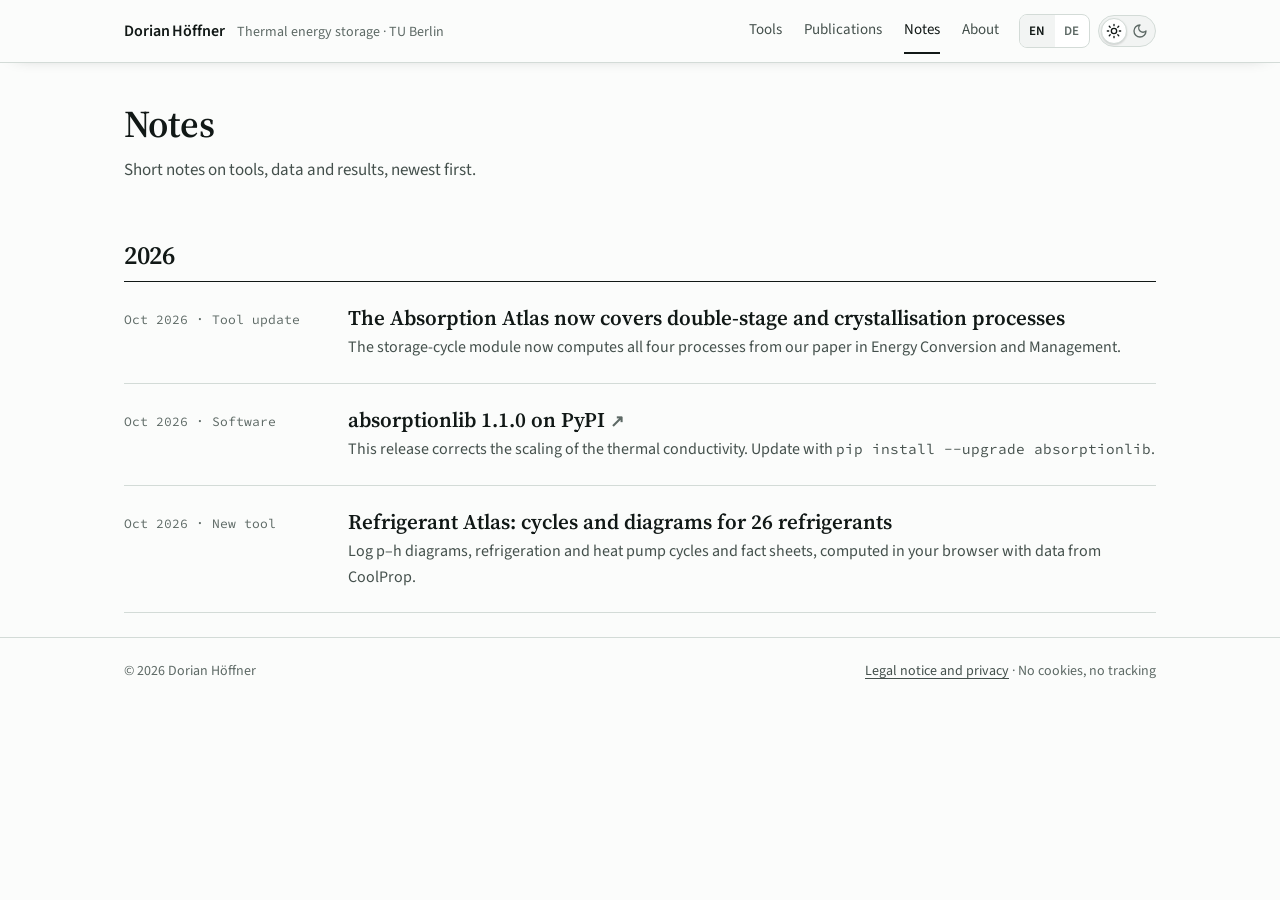
==== notes/index.html @ e2035658 "Light mode by default, theme switch, header photo hides on scroll" ====
<!doctype html>
<html lang="en" data-lang="en" data-title-en="Notes · Dorian Höffner" data-title-de="Notizen · Dorian Höffner">
<head>
<meta charset="utf-8">
<meta name="viewport" content="width=device-width, initial-scale=1, viewport-fit=cover">
<title>Notes · Dorian Höffner</title>
<meta name="description" content="Short notes on tools, data and results from research on thermal energy storage at TU Berlin.">
<meta name="author" content="Dorian Höffner">
<link rel="canonical" href="https://dorianhoeffner.com/notes/">
<meta property="og:type" content="website">
<meta property="og:title" content="Notes · Dorian Höffner">
<meta property="og:url" content="https://dorianhoeffner.com/notes/">
<meta property="og:image" content="https://dorianhoeffner.com/og.png">
<meta name="theme-color" content="#fbfcfb">
<link rel="icon" href="../favicon.svg" type="image/svg+xml">
<link rel="stylesheet" href="../fonts.css">
<link rel="stylesheet" href="../site.css">
<script>
(function () {
  var d = document.documentElement, lang = 'en', theme = null;
  try { lang = localStorage.getItem('dh-lang') || ''; theme = localStorage.getItem('dh-theme'); } catch (e) {}
  if (lang !== 'de' && lang !== 'en') lang = /^de\b/i.test(navigator.language || '') ? 'de' : 'en';
  d.setAttribute('data-lang', lang); d.lang = lang;
  if (theme === 'light' || theme === 'dark') d.setAttribute('data-theme', theme);
})();
</script>
<script src="../site.js" defer></script>
</head>
<body>
<a class="skip" href="#main"><span data-l="en">Skip to content</span><span data-l="de">Zum Inhalt</span></a>

<header class="site-header is-compact" data-compact>
  <div class="wrap">
    <a class="ident" href="../">
      <span class="avatar" aria-hidden="true"></span>
      <span class="ident-text">
        <span class="ident-name">Dorian Höffner</span>
        <span class="ident-sub"><span data-l="en">Thermal energy storage</span><span data-l="de">Thermische Energiespeicher</span>&nbsp;· TU Berlin</span>
      </span>
    </a>
    <nav class="nav" id="nav" aria-label="Main">
      <a href="../#tools"><span data-l="en">Tools</span><span data-l="de">Werkzeuge</span></a>
      <a href="../publications/"><span data-l="en">Publications</span><span data-l="de">Publikationen</span></a>
      <a href="./" aria-current="page"><span data-l="en">Notes</span><span data-l="de">Notizen</span></a>
      <a href="../#about"><span data-l="en">About</span><span data-l="de">Über mich</span></a>
      <div class="nav-controls">
        <div class="seg" role="group" aria-label="Language / Sprache">
          <button type="button" data-set-lang="en" aria-pressed="true">EN</button>
          <button type="button" data-set-lang="de" aria-pressed="false">DE</button>
        </div>
      </div>
    </nav>
    <div class="controls">
      <div class="seg" role="group" aria-label="Language / Sprache">
        <button type="button" data-set-lang="en" aria-pressed="true">EN</button>
        <button type="button" data-set-lang="de" aria-pressed="false">DE</button>
      </div>
      <button type="button" class="theme-switch" role="switch" aria-checked="false" aria-label="Dark mode / Dunkelmodus" title="Dark mode / Dunkelmodus">
        <svg class="ts-sun" viewBox="0 0 24 24" fill="none" stroke="currentColor" stroke-width="2" stroke-linecap="round" aria-hidden="true"><circle cx="12" cy="12" r="4"/><path d="M12 2v2M12 20v2M4.9 4.9l1.4 1.4M17.7 17.7l1.4 1.4M2 12h2M20 12h2M4.9 19.1l1.4-1.4M17.7 6.3l1.4-1.4"/></svg>
        <svg class="ts-moon" viewBox="0 0 24 24" fill="none" stroke="currentColor" stroke-width="2" stroke-linecap="round" stroke-linejoin="round" aria-hidden="true"><path d="M12 3a6 6 0 0 0 9 9 9 9 0 1 1-9-9z"/></svg>
        <span class="ts-thumb" aria-hidden="true"></span>
      </button>
      <button type="button" class="iconbtn menu-btn" id="menuBtn" aria-label="Menu" aria-expanded="false" aria-controls="nav">
        <svg viewBox="0 0 24 24" fill="none" stroke="currentColor" stroke-width="1.8" stroke-linecap="round" aria-hidden="true"><path d="M4 7h16M4 12h16M4 17h16"/></svg>
      </button>
    </div>
  </div>
</header>

<main id="main">
  <div class="wrap page-head">
    <h1><span data-l="en">Notes</span><span data-l="de">Notizen</span></h1>
    <p data-l="en">Short notes on tools, data and results, newest first.</p>
    <p data-l="de">Kurze Notizen zu Werkzeugen, Daten und Ergebnissen, die neuesten zuerst.</p>
  </div>

  <section class="block" aria-labelledby="h-2026">
    <div class="wrap">
      <div class="sec-head"><h2 id="h-2026">2026</h2></div>

      <!-- New note: copy notes/_template/ to notes/<yyyy-mm-short-title>/, write it, then add one <article class="note-row"> here
           (newest first) and on the home page. A note can also link straight to an external page; mark it with <span class="ext">↗</span>. -->
      <article class="note-row">
        <p class="note-meta"><span data-l="en">Oct 2026 · Tool update</span><span data-l="de">Okt. 2026 · Werkzeug-Update</span></p>
        <div>
          <h3><a href="2026-10-absorption-atlas-processes/"><span data-l="en">The Absorption Atlas now covers double-stage and crystallisation processes</span><span data-l="de">Der Absorption Atlas rechnet jetzt auch zweistufige Prozesse und Kristallisation</span></a></h3>
          <p data-l="en">The storage-cycle module now computes all four processes from our paper in Energy Conversion and Management.</p>
          <p data-l="de">Das Speicherzyklus-Modul rechnet jetzt alle vier Prozesse aus unserem Artikel in Energy Conversion and Management.</p>
        </div>
      </article>
      <article class="note-row">
        <p class="note-meta"><span data-l="en">Oct 2026 · Software</span><span data-l="de">Okt. 2026 · Software</span></p>
        <div>
          <h3><a href="https://pypi.org/project/absorptionlib/" rel="noopener"><span data-l="en">absorptionlib 1.1.0 on PyPI</span><span data-l="de">absorptionlib 1.1.0 auf PyPI</span> <span class="ext">↗</span></a></h3>
          <p data-l="en">This release corrects the scaling of the thermal conductivity. Update with <code>pip install --upgrade absorptionlib</code>.</p>
          <p data-l="de">Diese Version korrigiert die Skalierung der Wärmeleitfähigkeit. Aktualisieren mit <code>pip install --upgrade absorptionlib</code>.</p>
        </div>
      </article>
      <article class="note-row">
        <p class="note-meta"><span data-l="en">Oct 2026 · New tool</span><span data-l="de">Okt. 2026 · Neues Werkzeug</span></p>
        <div>
          <h3><a href="../refrigerant-atlas/"><span data-l="en">Refrigerant Atlas: cycles and diagrams for 26 refrigerants</span><span data-l="de">Kältemittel-Atlas: Kreisprozesse und Diagramme für 26 Kältemittel</span></a></h3>
          <p data-l="en">Log p–h diagrams, refrigeration and heat pump cycles and fact sheets, computed in your browser with data from CoolProp.</p>
          <p data-l="de">log p–h-Diagramme, Kälte- und Wärmepumpenkreisläufe und Steckbriefe, berechnet in Ihrem Browser mit Daten aus CoolProp.</p>
        </div>
      </article>
    </div>
  </section>
</main>

<footer>
  <div class="wrap">
    <span>© 2026 Dorian Höffner</span>
    <span><a href="../legal.html"><span data-l="en">Legal notice and privacy</span><span data-l="de">Impressum und Datenschutz</span></a> · <span data-l="en">No cookies, no tracking</span><span data-l="de">Keine Cookies, kein Tracking</span></span>
  </div>
</footer>
</body>
</html>
---- fonts.css ----
@font-face {
  font-family: 'Source Serif 4';
  font-style: normal;
  font-display: swap;
  font-weight: 200 900;
  src: url(fonts/source-serif-4-greek-opsz-normal.woff2) format('woff2');
  unicode-range: U+0370-0377,U+037A-037F,U+0384-038A,U+038C,U+038E-03A1,U+03A3-03FF;
}
@font-face {
  font-family: 'Source Serif 4';
  font-style: normal;
  font-display: swap;
  font-weight: 200 900;
  src: url(fonts/source-serif-4-latin-ext-opsz-normal.woff2) format('woff2');
  unicode-range: U+0100-02BA,U+02BD-02C5,U+02C7-02CC,U+02CE-02D7,U+02DD-02FF,U+0304,U+0308,U+0329,U+1D00-1DBF,U+1E00-1E9F,U+1EF2-1EFF,U+2020,U+20A0-20AB,U+20AD-20C0,U+2113,U+2C60-2C7F,U+A720-A7FF;
}
@font-face {
  font-family: 'Source Serif 4';
  font-style: normal;
  font-display: swap;
  font-weight: 200 900;
  src: url(fonts/source-serif-4-latin-opsz-normal.woff2) format('woff2');
  unicode-range: U+0000-00FF,U+0131,U+0152-0153,U+02BB-02BC,U+02C6,U+02DA,U+02DC,U+0304,U+0308,U+0329,U+2000-206F,U+20AC,U+2122,U+2191,U+2193,U+2212,U+2215,U+FEFF,U+FFFD;
}
@font-face {
  font-family: 'Source Serif 4';
  font-style: italic;
  font-display: swap;
  font-weight: 200 900;
  src: url(fonts/source-serif-4-greek-opsz-italic.woff2) format('woff2');
  unicode-range: U+0370-0377,U+037A-037F,U+0384-038A,U+038C,U+038E-03A1,U+03A3-03FF;
}
@font-face {
  font-family: 'Source Serif 4';
  font-style: italic;
  font-display: swap;
  font-weight: 200 900;
  src: url(fonts/source-serif-4-latin-ext-opsz-italic.woff2) format('woff2');
  unicode-range: U+0100-02BA,U+02BD-02C5,U+02C7-02CC,U+02CE-02D7,U+02DD-02FF,U+0304,U+0308,U+0329,U+1D00-1DBF,U+1E00-1E9F,U+1EF2-1EFF,U+2020,U+20A0-20AB,U+20AD-20C0,U+2113,U+2C60-2C7F,U+A720-A7FF;
}
@font-face {
  font-family: 'Source Serif 4';
  font-style: italic;
  font-display: swap;
  font-weight: 200 900;
  src: url(fonts/source-serif-4-latin-opsz-italic.woff2) format('woff2');
  unicode-range: U+0000-00FF,U+0131,U+0152-0153,U+02BB-02BC,U+02C6,U+02DA,U+02DC,U+0304,U+0308,U+0329,U+2000-206F,U+20AC,U+2122,U+2191,U+2193,U+2212,U+2215,U+FEFF,U+FFFD;
}
@font-face {
  font-family: 'Source Sans 3';
  font-style: normal;
  font-display: swap;
  font-weight: 200 900;
  src: url(fonts/source-sans-3-greek-wght-normal.woff2) format('woff2');
  unicode-range: U+0370-0377,U+037A-037F,U+0384-038A,U+038C,U+038E-03A1,U+03A3-03FF;
}
@font-face {
  font-family: 'Source Sans 3';
  font-style: normal;
  font-display: swap;
  font-weight: 200 900;
  src: url(fonts/source-sans-3-latin-ext-wght-normal.woff2) format('woff2');
  unicode-range: U+0100-02BA,U+02BD-02C5,U+02C7-02CC,U+02CE-02D7,U+02DD-02FF,U+0304,U+0308,U+0329,U+1D00-1DBF,U+1E00-1E9F,U+1EF2-1EFF,U+2020,U+20A0-20AB,U+20AD-20C0,U+2113,U+2C60-2C7F,U+A720-A7FF;
}
@font-face {
  font-family: 'Source Sans 3';
  font-style: normal;
  font-display: swap;
  font-weight: 200 900;
  src: url(fonts/source-sans-3-latin-wght-normal.woff2) format('woff2');
  unicode-range: U+0000-00FF,U+0131,U+0152-0153,U+02BB-02BC,U+02C6,U+02DA,U+02DC,U+0304,U+0308,U+0329,U+2000-206F,U+20AC,U+2122,U+2191,U+2193,U+2212,U+2215,U+FEFF,U+FFFD;
}
@font-face {
  font-family: 'Source Sans 3';
  font-style: italic;
  font-display: swap;
  font-weight: 200 900;
  src: url(fonts/source-sans-3-greek-wght-italic.woff2) format('woff2');
  unicode-range: U+0370-0377,U+037A-037F,U+0384-038A,U+038C,U+038E-03A1,U+03A3-03FF;
}
@font-face {
  font-family: 'Source Sans 3';
  font-style: italic;
  font-display: swap;
  font-weight: 200 900;
  src: url(fonts/source-sans-3-latin-ext-wght-italic.woff2) format('woff2');
  unicode-range: U+0100-02BA,U+02BD-02C5,U+02C7-02CC,U+02CE-02D7,U+02DD-02FF,U+0304,U+0308,U+0329,U+1D00-1DBF,U+1E00-1E9F,U+1EF2-1EFF,U+2020,U+20A0-20AB,U+20AD-20C0,U+2113,U+2C60-2C7F,U+A720-A7FF;
}
@font-face {
  font-family: 'Source Sans 3';
  font-style: italic;
  font-display: swap;
  font-weight: 200 900;
  src: url(fonts/source-sans-3-latin-wght-italic.woff2) format('woff2');
  unicode-range: U+0000-00FF,U+0131,U+0152-0153,U+02BB-02BC,U+02C6,U+02DA,U+02DC,U+0304,U+0308,U+0329,U+2000-206F,U+20AC,U+2122,U+2191,U+2193,U+2212,U+2215,U+FEFF,U+FFFD;
}
@font-face {
  font-family: 'Source Code Pro';
  font-style: normal;
  font-display: swap;
  font-weight: 400;
  src: url(fonts/source-code-pro-greek-400-normal.woff2) format('woff2');
  unicode-range: U+0370-0377,U+037A-037F,U+0384-038A,U+038C,U+038E-03A1,U+03A3-03FF;
}
@font-face {
  font-family: 'Source Code Pro';
  font-style: normal;
  font-display: swap;
  font-weight: 400;
  src: url(fonts/source-code-pro-latin-ext-400-normal.woff2) format('woff2');
  unicode-range: U+0100-02BA,U+02BD-02C5,U+02C7-02CC,U+02CE-02D7,U+02DD-02FF,U+0304,U+0308,U+0329,U+1D00-1DBF,U+1E00-1E9F,U+1EF2-1EFF,U+2020,U+20A0-20AB,U+20AD-20C0,U+2113,U+2C60-2C7F,U+A720-A7FF;
}
@font-face {
  font-family: 'Source Code Pro';
  font-style: normal;
  font-display: swap;
  font-weight: 400;
  src: url(fonts/source-code-pro-latin-400-normal.woff2) format('woff2');
  unicode-range: U+0000-00FF,U+0131,U+0152-0153,U+02BB-02BC,U+02C6,U+02DA,U+02DC,U+0304,U+0308,U+0329,U+2000-206F,U+20AC,U+2122,U+2191,U+2193,U+2212,U+2215,U+FEFF,U+FFFD;
}
@font-face {
  font-family: 'Source Code Pro';
  font-style: normal;
  font-display: swap;
  font-weight: 500;
  src: url(fonts/source-code-pro-greek-500-normal.woff2) format('woff2');
  unicode-range: U+0370-0377,U+037A-037F,U+0384-038A,U+038C,U+038E-03A1,U+03A3-03FF;
}
@font-face {
  font-family: 'Source Code Pro';
  font-style: normal;
  font-display: swap;
  font-weight: 500;
  src: url(fonts/source-code-pro-latin-ext-500-normal.woff2) format('woff2');
  unicode-range: U+0100-02BA,U+02BD-02C5,U+02C7-02CC,U+02CE-02D7,U+02DD-02FF,U+0304,U+0308,U+0329,U+1D00-1DBF,U+1E00-1E9F,U+1EF2-1EFF,U+2020,U+20A0-20AB,U+20AD-20C0,U+2113,U+2C60-2C7F,U+A720-A7FF;
}
@font-face {
  font-family: 'Source Code Pro';
  font-style: normal;
  font-display: swap;
  font-weight: 500;
  src: url(fonts/source-code-pro-latin-500-normal.woff2) format('woff2');
  unicode-range: U+0000-00FF,U+0131,U+0152-0153,U+02BB-02BC,U+02C6,U+02DA,U+02DC,U+0304,U+0308,U+0329,U+2000-206F,U+20AC,U+2122,U+2191,U+2193,U+2212,U+2215,U+FEFF,U+FFFD;
}
---- site.css ----
/* Shared styles for every page of dorianhoeffner.com (home, publications, notes).
   Same paper-and-ink system as the Absorption Atlas: colour is kept for data and the one accent.
   The tools (absorptionlib/, refrigerant-atlas/) and legal.html keep their own styles. */

:root {
  --bg: #fbfcfb;
  --surface: #ffffff;
  --surface-2: #f2f4f3;
  --ink: #111816;
  --ink-2: #44504c;
  --muted: #5d6965;
  --rule: #d3dbd7;
  --rule-soft: #e2e8e5;
  --grid-strong: #b9c6c0;
  --accent: #1f6cc6;
  --oa: #13785a;
  --c-NaOH: #2a78d6; --c-LiBr: #eb6834; --c-LiCl: #1baf7a; --c-CaCl2: #9e3378;
  --font-serif: "Source Serif 4", Georgia, "Times New Roman", serif;
  --font-sans: "Source Sans 3", "Segoe UI", system-ui, -apple-system, sans-serif;
  --font-mono: "Source Code Pro", ui-monospace, "SFMono-Regular", Menlo, Consolas, monospace;
  --wrap: 1080px;
  --ease: 0.25s ease;
  /* Portrait in the header. Once img/portrait.jpg exists (square, at least 160 x 160 px),
     replace the placeholder line below with:   --portrait: url(/img/portrait.jpg);   */
  --portrait: url("data:image/svg+xml,%3Csvg xmlns='http://www.w3.org/2000/svg' viewBox='0 0 64 64'%3E%3Ccircle cx='32' cy='26' r='10' fill='none' stroke='%2384918d' stroke-width='2'/%3E%3Cpath d='M14 54c3-9 10-14 18-14s15 5 18 14' fill='none' stroke='%2384918d' stroke-width='2' stroke-linecap='round'/%3E%3C/svg%3E");
  color-scheme: light;
}
/* Light by default; dark only when chosen with the switch (stored as dh-theme, shared with the tools). */
:root[data-theme="dark"] {
  --bg: #0b0f0e; --surface: #141a19; --surface-2: #1b2321;
  --ink: #e8eeec; --ink-2: #b2bdb9; --muted: #8a9793; --rule: #2a3431; --rule-soft: #212a28; --grid-strong: #3a4744;
  --accent: #6aa8f0; --oa: #4cc79a;
  --c-NaOH: #3987e5; --c-LiBr: #d95926; --c-LiCl: #199e70; --c-CaCl2: #b82989;
  color-scheme: dark;
}

/* Bilingual content: both languages are in the HTML, the inactive one is hidden. */
html[data-lang="en"] [data-l="de"], html[data-lang="de"] [data-l="en"] { display: none !important; }

* { box-sizing: border-box; }
html { -webkit-text-size-adjust: 100%; scroll-behavior: smooth; scroll-padding-top: 76px; }
@media (prefers-reduced-motion: reduce) { html { scroll-behavior: auto; } :root { --ease: 0s; } }
body {
  margin: 0; background: var(--bg); color: var(--ink);
  font-family: var(--font-sans); font-size: 17px; line-height: 1.6;
  -webkit-font-smoothing: antialiased;
}
a { color: inherit; text-underline-offset: 3px; text-decoration-thickness: 1px; }
a:hover { color: var(--accent); }
:focus-visible { outline: 2px solid var(--accent); outline-offset: 3px; border-radius: 4px; }
code { font-family: var(--font-mono); font-size: 0.9em; }
.wrap { max-width: var(--wrap); margin: 0 auto; padding-inline: max(16px, env(safe-area-inset-left)) max(16px, env(safe-area-inset-right)); }
@media (min-width: 700px) { .wrap { padding-inline: 24px; } }
.sr-only { position: absolute; width: 1px; height: 1px; overflow: hidden; clip: rect(0 0 0 0); white-space: nowrap; }
.skip { position: absolute; left: 12px; top: -48px; background: var(--ink); color: var(--bg); padding: 8px 12px; border-radius: 6px; z-index: 30; }
.skip:focus { top: 12px; }
.more { color: var(--accent); font-weight: 600; font-size: 15px; text-decoration: none; }
.more:hover { text-decoration: underline; color: var(--accent); }

/* ---------- header: large at the top of the home page, compact once you scroll (site.js) ---------- */
.site-header {
  position: sticky; top: 0; z-index: 20;
  background: color-mix(in srgb, var(--bg) 95%, transparent);
  -webkit-backdrop-filter: saturate(1.4) blur(10px); backdrop-filter: saturate(1.4) blur(10px);
  border-bottom: 1px solid var(--rule);
  transition: box-shadow var(--ease);
}
.site-header > .wrap { display: flex; align-items: center; gap: 8px 20px; padding-block: 18px; transition: padding-block var(--ease); }
.ident { display: flex; align-items: center; gap: 16px; min-width: 0; min-height: 44px; text-decoration: none; color: inherit; transition: gap var(--ease); }
.ident:hover { color: inherit; }
.avatar {
  flex: none; width: 64px; height: 64px; border-radius: 50%;
  background: var(--surface-2) var(--portrait) center / cover no-repeat;
  border: 1px solid var(--rule);
  transition: width var(--ease), height var(--ease), opacity var(--ease), border-width var(--ease);
}
.ident-text { display: flex; flex-wrap: wrap; align-items: baseline; column-gap: 12px; min-width: 0; }
.ident-name { font-size: 22px; font-weight: 600; line-height: 1.25; letter-spacing: -0.005em; white-space: nowrap; transition: font-size var(--ease); }
.ident-sub { font-size: 16px; color: var(--muted); line-height: 1.3; transition: font-size var(--ease); }
.site-header.is-compact { box-shadow: 0 6px 18px -16px rgba(0, 0, 0, 0.45); }
.site-header.is-compact > .wrap { padding-block: 8px; }
/* After scrolling, the photo disappears and name + "TU Berlin" shrink. */
.site-header.is-compact .ident { gap: 0; }
.site-header.is-compact .avatar { width: 0; height: 0; opacity: 0; border-width: 0; }
.site-header.is-compact .ident-name { font-size: 16px; }
.site-header.is-compact .ident-sub { font-size: 14px; }

.nav { display: flex; align-items: center; gap: 0 22px; margin-left: auto; font-size: 15px; }
.nav a { color: var(--ink-2); text-decoration: none; padding: 10px 0; white-space: nowrap; border-bottom: 2px solid transparent; }
.nav a:hover { color: var(--ink); }
.nav a[aria-current] { color: var(--ink); border-bottom-color: var(--ink); }
.controls { display: flex; align-items: center; gap: 8px; }
.seg { display: inline-flex; border: 1px solid var(--rule); border-radius: 8px; overflow: hidden; background: var(--surface); }
.seg button, .iconbtn {
  font: inherit; font-size: 13px; font-weight: 600; letter-spacing: 0.04em; color: var(--muted);
  background: transparent; border: 0; padding: 5px 9px; cursor: pointer; min-height: 32px;
}
.seg button[aria-pressed="true"] { color: var(--ink); background: var(--surface-2); }
.iconbtn { border: 1px solid var(--rule); border-radius: 8px; background: var(--surface); display: inline-grid; place-items: center; width: 34px; padding: 0; }
.iconbtn:hover, .seg button:hover { color: var(--ink); }
.iconbtn svg { width: 17px; height: 17px; }
/* Light/dark switch: sun on the left, moon on the right, the thumb sits under the active one. */
.theme-switch {
  position: relative; flex: none; width: 58px; height: 32px; padding: 0; cursor: pointer;
  border: 1px solid var(--rule); border-radius: 999px; background: var(--surface-2); color: var(--muted);
}
.theme-switch::after { content: ""; position: absolute; inset: -6px; }
.theme-switch svg { position: absolute; top: 50%; width: 16px; height: 16px; margin-top: -8px; z-index: 1; transition: color 0.2s ease; }
.theme-switch .ts-sun { left: 7px; color: var(--ink); }
.theme-switch .ts-moon { right: 7px; }
.theme-switch .ts-thumb {
  position: absolute; top: 2px; left: 2px; width: 26px; height: 26px; border-radius: 50%;
  background: var(--surface); border: 1px solid var(--rule); box-shadow: 0 1px 2px rgba(0, 0, 0, 0.15);
  transition: transform 0.2s ease;
}
.theme-switch:hover { border-color: var(--grid-strong); }
:root[data-theme="dark"] .theme-switch .ts-thumb { transform: translateX(24px); }
:root[data-theme="dark"] .theme-switch .ts-sun { color: var(--muted); }
:root[data-theme="dark"] .theme-switch .ts-moon { color: var(--ink); }
@media (prefers-reduced-motion: reduce) { .theme-switch .ts-thumb { transition: none; } }

.menu-btn, .nav-controls { display: none; }
/* Narrow screens: menu button; language and theme move into the menu; name and "TU Berlin" stack. */
@media (max-width: 1000px) {
  .menu-btn { display: inline-grid; }
  .controls .seg { display: none; }
  .site-header > .wrap { flex-wrap: wrap; }
  .ident { flex: 1 1 0; }
  .controls { flex: none; margin-left: auto; }
  .nav { order: 3; width: 100%; margin: 0; flex-direction: column; align-items: stretch; gap: 0; padding-bottom: 10px; display: none; }
  .site-header.open .nav { display: flex; }
  .nav a { padding: 11px 2px; border-bottom: 0; border-top: 1px solid var(--rule-soft); font-size: 16px; }
  .nav a[aria-current] { font-weight: 600; }
  .site-header.open .nav-controls { display: flex; gap: 8px; padding-top: 12px; border-top: 1px solid var(--rule-soft); }
  .nav-controls .seg button { min-height: 40px; min-width: 44px; }
}
@media (max-width: 640px) {
  .ident-text { flex-direction: column; flex-wrap: nowrap; align-items: flex-start; min-width: 0; }
  .ident-sub { max-width: 100%; }
  .avatar { width: 52px; height: 52px; }
  .ident { gap: 12px; }
  .ident-name { font-size: 19px; }
  .ident-sub { font-size: 14.5px; }
  .site-header.is-compact .ident-name { font-size: 15.5px; }
  .site-header.is-compact .ident-sub { font-size: 12.5px; }
}

/* ---------- page blocks ---------- */
.lede { margin: 0; max-width: 34em; font-family: var(--font-serif); font-size: clamp(20px, 2.4vw, 24px); line-height: 1.45; letter-spacing: -0.005em; }
.intro { padding-block: 44px 8px; }
section.block { padding-block: 48px 24px; }
.sec-head { display: flex; flex-wrap: wrap; align-items: baseline; justify-content: space-between; gap: 4px 20px; padding-bottom: 10px; border-bottom: 1px solid var(--ink); }
.sec-head h2 { margin: 0; font-family: var(--font-serif); font-size: 26px; font-weight: 600; letter-spacing: -0.01em; line-height: 1.2; }
.sec-head .aside { font-size: 15px; color: var(--muted); }

/* page title on subpages (publications, notes) */
.page-head { padding-block: 40px 8px; }
.page-head h1 { margin: 0 0 10px; font-family: var(--font-serif); font-size: clamp(30px, 4vw, 38px); font-weight: 600; letter-spacing: -0.015em; line-height: 1.15; }
.page-head p { margin: 0; max-width: 40em; color: var(--ink-2); }

/* ---------- tools: one small box per tool; the grid takes any number of boxes ---------- */
.tool-grid { display: grid; grid-template-columns: repeat(auto-fill, minmax(min(100%, 290px), 1fr)); gap: 16px; margin-top: 20px; }
.tool { display: flex; flex-direction: column; padding: 18px 20px 16px; background: var(--surface); border: 1px solid var(--rule); border-radius: 10px; transition: border-color 0.15s ease; }
.tool:hover { border-color: var(--grid-strong); }
.tool-top { display: flex; align-items: center; gap: 10px; margin-bottom: 8px; }
.tool-top svg { width: 22px; height: 22px; flex: none; color: var(--accent); }
.kind { font-size: 13px; font-weight: 600; letter-spacing: 0.06em; text-transform: uppercase; color: var(--muted); }
.tool h3 { margin: 0 0 6px; font-family: var(--font-serif); font-size: 21px; font-weight: 600; line-height: 1.25; }
.tool h3.mono { font-family: var(--font-mono); font-size: 19px; font-weight: 500; }
.tool h3 a { text-decoration: none; }
.tool .desc { margin: 0 0 12px; font-size: 15.5px; line-height: 1.5; color: var(--ink-2); }
.tool ul { margin: 0 0 16px; padding-left: 18px; font-size: 14.5px; line-height: 1.55; color: var(--ink-2); }
.tool-links { margin: auto 0 0; padding-top: 12px; border-top: 1px solid var(--rule-soft); display: flex; flex-wrap: wrap; gap: 4px 16px; font-size: 15px; font-weight: 600; }
.tool-links a { color: var(--ink-2); }
.tool-links a.go { color: var(--ink); }
.tool-links a:hover { color: var(--accent); }

/* ---------- publications ---------- */
.pubs { list-style: none; margin: 0; padding: 0; }
.pub { display: grid; grid-template-columns: 52px minmax(0, 1fr) auto; gap: 4px 24px; align-items: baseline; padding: 18px 0; border-bottom: 1px solid var(--rule); }
.pub .yr { font-family: var(--font-mono); font-size: 14px; color: var(--muted); }
.pub .t { margin: 0 0 3px; font-family: var(--font-serif); font-size: 19px; font-weight: 600; line-height: 1.35; }
.pub .t a { text-decoration: none; }
.pub .t a:hover { text-decoration: underline; }
.pub .meta { margin: 0; font-size: 15px; color: var(--ink-2); }
.pub .meta b { color: var(--ink); font-weight: 600; }
.pub .side { display: flex; align-items: center; gap: 14px; font-size: 14px; }
.pub .side a { font-weight: 600; white-space: nowrap; color: var(--accent); text-decoration: none; }
.pub .side a:hover { text-decoration: underline; }
.badge { font-size: 11.5px; font-weight: 600; letter-spacing: 0.06em; text-transform: uppercase; color: var(--muted); border: 1px solid var(--rule); border-radius: 5px; padding: 1px 7px; white-space: nowrap; }
.badge.oa { color: var(--oa); border-color: color-mix(in srgb, var(--oa) 45%, var(--rule)); }
section.block.pub-group { padding-block: 36px 0; }
section.block.pub-group:last-of-type { padding-bottom: 56px; }
@media (max-width: 640px) {
  .pub { grid-template-columns: 1fr; }
  .pub .side { margin-top: 4px; }
}

/* ---------- notes ---------- */
.note-feature { display: flex; flex-wrap: wrap; align-items: flex-start; gap: 20px 40px; padding: 28px 0 30px; border-bottom: 1px solid var(--rule); }
.note-feature > div { flex: 1 1 380px; min-width: 0; }
.note-feature > .plot { flex: 1 1 420px; }
.note-feature h3 { margin: 0 0 10px; font-family: var(--font-serif); font-size: 26px; font-weight: 600; line-height: 1.25; letter-spacing: -0.01em; }
.note-feature p { margin: 0 0 14px; color: var(--ink-2); }
.note-meta { margin: 0 0 6px; font-family: var(--font-mono); font-size: 13px; color: var(--muted); }
.note-row { display: grid; grid-template-columns: 200px minmax(0, 1fr); gap: 4px 24px; padding: 22px 0; border-bottom: 1px solid var(--rule); }
.note-row .note-meta { margin: 0; padding-top: 6px; font-size: 13px; line-height: 1.5; color: var(--muted); }
.note-row h3 { margin: 0 0 4px; font-family: var(--font-serif); font-size: 21px; font-weight: 600; line-height: 1.3; }
.note-row p { margin: 0; font-size: 16px; color: var(--ink-2); }
.note-feature h3 a, .note-row h3 a { text-decoration: none; }
.note-feature h3 a:hover, .note-row h3 a:hover { text-decoration: underline; }
.ext { font-size: 0.8em; color: var(--muted); }
@media (max-width: 640px) { .note-row { grid-template-columns: 1fr; } }

/* small data plots (inline SVG, 320 x 200 viewBox) */
.plot { margin: 0; padding: 14px 18px 10px; background: var(--surface-2); border: 1px solid var(--rule); border-radius: 10px; min-width: 0; }
.plot svg { display: block; width: 100%; height: auto; overflow: visible; }
.plot .frame { fill: var(--surface); stroke: var(--rule); stroke-width: 1; }
.plot .grid line { stroke: var(--rule-soft); stroke-width: 1; }
.plot .ax { font-family: var(--font-sans); font-size: 9.5px; fill: var(--muted); }
.plot .leg { font-family: var(--font-sans); font-size: 9.5px; fill: var(--ink-2); }
.plot .s-naoh { stroke: var(--c-NaOH); }
.plot .s-ink { stroke: var(--ink); }
.plot figcaption { margin-top: 4px; font-size: 14px; line-height: 1.45; color: var(--muted); }

/* a single note page */
.article { max-width: 720px; padding-block: 40px 56px; }
.article .back { font-size: 15px; color: var(--ink-2); text-decoration: none; }
.article .back:hover { color: var(--accent); }
.article h1 { margin: 18px 0 8px; font-family: var(--font-serif); font-size: clamp(28px, 4vw, 36px); font-weight: 600; line-height: 1.2; letter-spacing: -0.015em; }
.article p, .article li { color: var(--ink-2); }
.article ul, .article ol { padding-left: 22px; }
.article .plot { margin: 28px 0; }
.article .links { display: flex; flex-wrap: wrap; gap: 6px 22px; margin-top: 28px; padding-top: 16px; border-top: 1px solid var(--rule); }

/* ---------- about + footer ---------- */
.about { display: flex; flex-wrap: wrap; align-items: baseline; gap: 12px 48px; padding-block: 40px 56px; }
.about p { margin: 0; }
.about .text { flex: 1 1 460px; min-width: 0; font-size: 16px; color: var(--ink-2); }
.about .contact { flex: 0 1 auto; display: flex; flex-wrap: wrap; gap: 4px 20px; font-size: 15px; font-weight: 600; }
.about .contact a { color: var(--accent); text-decoration: none; }
.about .contact a:hover { text-decoration: underline; }
footer { border-top: 1px solid var(--rule); padding-block: 22px 36px; font-size: 14px; color: var(--muted); }
footer .wrap { display: flex; flex-wrap: wrap; justify-content: space-between; gap: 6px 20px; }
footer a { color: var(--ink-2); }

@media print {
  .site-header { position: static; }
  .controls, .nav { display: none !important; }
  body { background: #fff; color: #000; font-size: 11pt; }
}
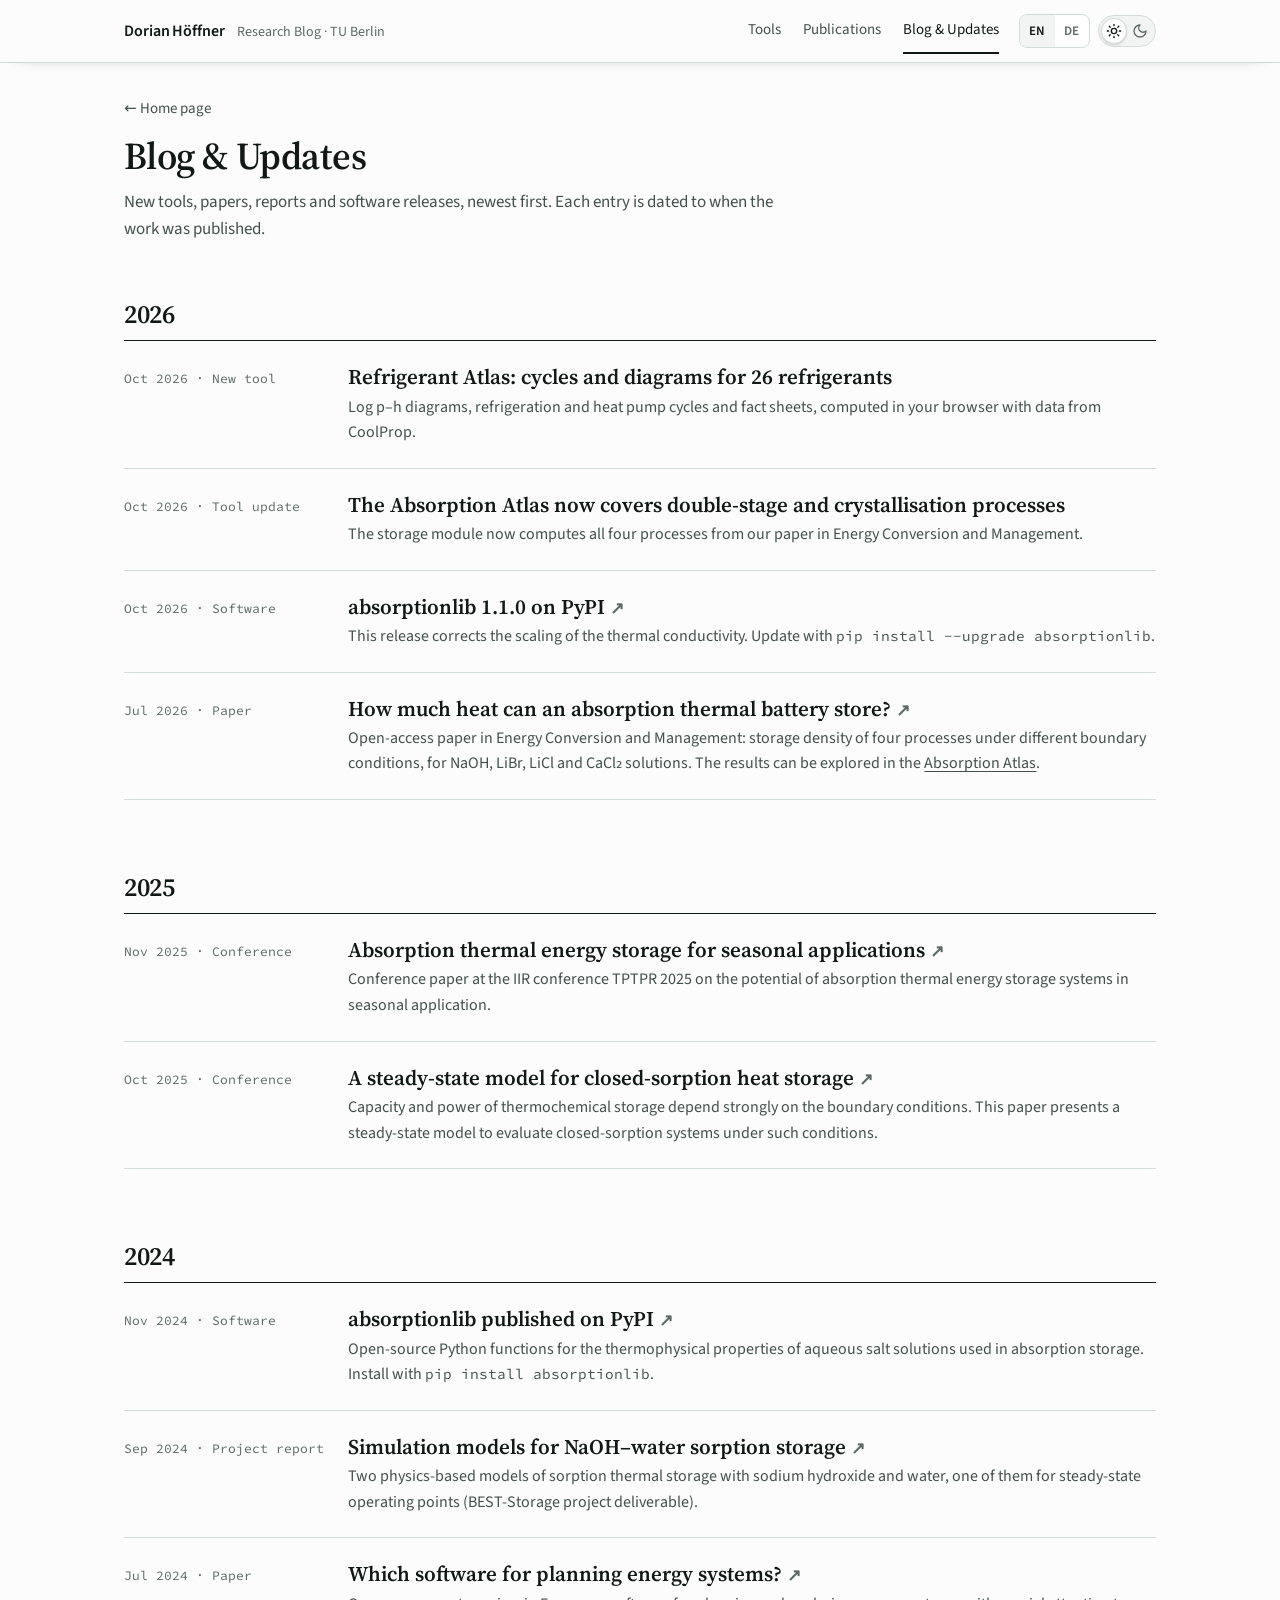
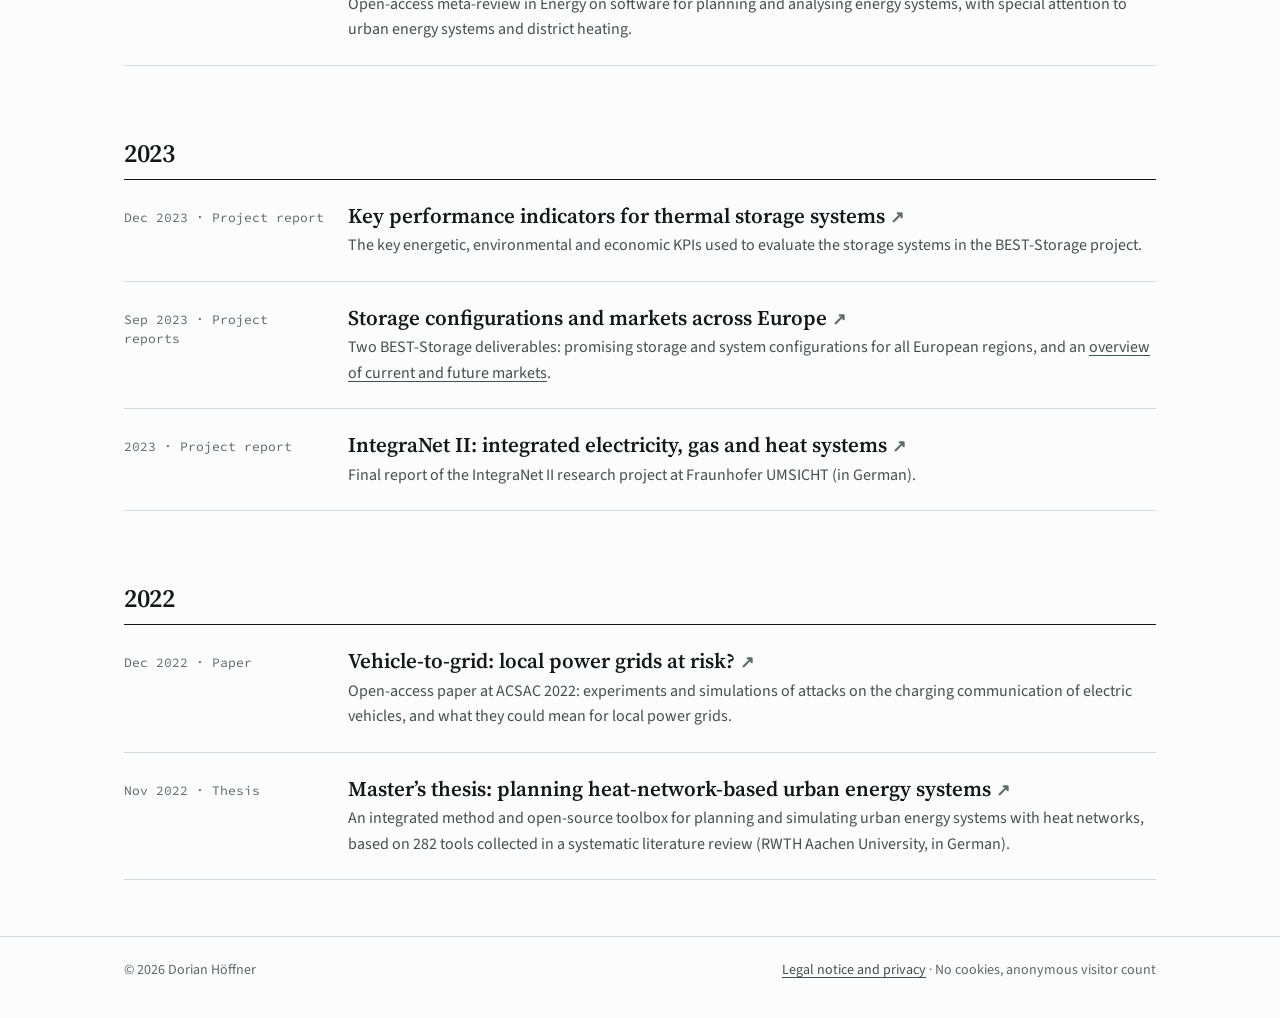
==== commit 53fcac10: "Research blog: intro, Blog & Updates, full publication list, visitor counter" ====
--- a/notes/index.html
+++ b/notes/index.html
@@ -1,14 +1,14 @@
 <!doctype html>
-<html lang="en" data-lang="en" data-title-en="Notes · Dorian Höffner" data-title-de="Notizen · Dorian Höffner">
+<html lang="en" data-lang="en" data-title-en="Blog &amp; Updates · Dorian Höffner" data-title-de="Blog &amp; Updates · Dorian Höffner">
 <head>
 <meta charset="utf-8">
 <meta name="viewport" content="width=device-width, initial-scale=1, viewport-fit=cover">
-<title>Notes · Dorian Höffner</title>
-<meta name="description" content="Short notes on tools, data and results from research on thermal energy storage at TU Berlin.">
+<title>Blog &amp; Updates · Dorian Höffner</title>
+<meta name="description" content="Blog and updates by Dorian Höffner, TU Berlin: new tools, papers and software on thermal energy storage, absorption thermal batteries and energy systems, since 2022.">
 <meta name="author" content="Dorian Höffner">
 <link rel="canonical" href="https://dorianhoeffner.com/notes/">
 <meta property="og:type" content="website">
-<meta property="og:title" content="Notes · Dorian Höffner">
+<meta property="og:title" content="Blog &amp; Updates · Dorian Höffner">
 <meta property="og:url" content="https://dorianhoeffner.com/notes/">
 <meta property="og:image" content="https://dorianhoeffner.com/og.png">
 <meta name="theme-color" content="#fbfcfb">
@@ -25,6 +25,7 @@
 })();
 </script>
 <script src="../site.js" defer></script>
+<script src="/count.js" defer></script>
 </head>
 <body>
 <a class="skip" href="#main"><span data-l="en">Skip to content</span><span data-l="de">Zum Inhalt</span></a>
@@ -35,14 +36,13 @@
       <span class="avatar" aria-hidden="true"></span>
       <span class="ident-text">
         <span class="ident-name">Dorian Höffner</span>
-        <span class="ident-sub"><span data-l="en">Thermal energy storage</span><span data-l="de">Thermische Energiespeicher</span>&nbsp;· TU Berlin</span>
+        <span class="ident-sub"><span data-l="en">Research Blog</span><span data-l="de">Forschungsblog</span>&nbsp;· TU Berlin</span>
       </span>
     </a>
     <nav class="nav" id="nav" aria-label="Main">
-      <a href="../#tools"><span data-l="en">Tools</span><span data-l="de">Werkzeuge</span></a>
+      <a href="../#tools"><span data-l="en">Tools</span><span data-l="de">Tools</span></a>
       <a href="../publications/"><span data-l="en">Publications</span><span data-l="de">Publikationen</span></a>
-      <a href="./" aria-current="page"><span data-l="en">Notes</span><span data-l="de">Notizen</span></a>
-      <a href="../#about"><span data-l="en">About</span><span data-l="de">Über mich</span></a>
+      <a href="./" aria-current="page"><span data-l="en">Blog &amp; Updates</span><span data-l="de">Blog &amp; Updates</span></a>
       <div class="nav-controls">
         <div class="seg" role="group" aria-label="Language / Sprache">
           <button type="button" data-set-lang="en" aria-pressed="true">EN</button>
@@ -69,23 +69,31 @@
 
 <main id="main">
   <div class="wrap page-head">
-    <h1><span data-l="en">Notes</span><span data-l="de">Notizen</span></h1>
-    <p data-l="en">Short notes on tools, data and results, newest first.</p>
-    <p data-l="de">Kurze Notizen zu Werkzeugen, Daten und Ergebnissen, die neuesten zuerst.</p>
+    <a class="back" href="../">← <span data-l="en">Home page</span><span data-l="de">Startseite</span></a>
+    <h1>Blog &amp; Updates</h1>
+    <p data-l="en">New tools, papers, reports and software releases, newest first. Each entry is dated to when the work was published.</p>
+    <p data-l="de">Neue Tools, Artikel, Berichte und Software-Versionen, die neuesten zuerst. Jeder Eintrag trägt das Datum, an dem die Arbeit veröffentlicht wurde.</p>
   </div>
 
+  <!-- New entry: copy notes/_template/ to notes/<yyyy-mm-short-title>/, write it, then add one <article class="note-row"> in the right
+       year (newest first) and on the home page. An entry can also link straight to an external page; mark it with <span class="ext">↗</span>. -->
   <section class="block" aria-labelledby="h-2026">
     <div class="wrap">
       <div class="sec-head"><h2 id="h-2026">2026</h2></div>
-
-      <!-- New note: copy notes/_template/ to notes/<yyyy-mm-short-title>/, write it, then add one <article class="note-row"> here
-           (newest first) and on the home page. A note can also link straight to an external page; mark it with <span class="ext">↗</span>. -->
-      <article class="note-row">
-        <p class="note-meta"><span data-l="en">Oct 2026 · Tool update</span><span data-l="de">Okt. 2026 · Werkzeug-Update</span></p>
+      <article class="note-row">
+        <p class="note-meta"><span data-l="en">Oct 2026 · New tool</span><span data-l="de">Okt. 2026 · Neues Tool</span></p>
+        <div>
+          <h3><a href="../refrigerant-atlas/"><span data-l="en">Refrigerant Atlas: cycles and diagrams for 26 refrigerants</span><span data-l="de">Kältemittel-Atlas: Kreisprozesse und Diagramme für 26 Kältemittel</span></a></h3>
+          <p data-l="en">Log p–h diagrams, refrigeration and heat pump cycles and fact sheets, computed in your browser with data from CoolProp.</p>
+          <p data-l="de">log p–h-Diagramme, Kälte- und Wärmepumpenkreisläufe und Steckbriefe, berechnet in Ihrem Browser mit Daten aus CoolProp.</p>
+        </div>
+      </article>
+      <article class="note-row">
+        <p class="note-meta"><span data-l="en">Oct 2026 · Tool update</span><span data-l="de">Okt. 2026 · Tool-Update</span></p>
         <div>
           <h3><a href="2026-10-absorption-atlas-processes/"><span data-l="en">The Absorption Atlas now covers double-stage and crystallisation processes</span><span data-l="de">Der Absorption Atlas rechnet jetzt auch zweistufige Prozesse und Kristallisation</span></a></h3>
-          <p data-l="en">The storage-cycle module now computes all four processes from our paper in Energy Conversion and Management.</p>
-          <p data-l="de">Das Speicherzyklus-Modul rechnet jetzt alle vier Prozesse aus unserem Artikel in Energy Conversion and Management.</p>
+          <p data-l="en">The storage module now computes all four processes from our paper in Energy Conversion and Management.</p>
+          <p data-l="de">Das Speichermodul rechnet jetzt alle vier Prozesse aus unserem Artikel in Energy Conversion and Management.</p>
         </div>
       </article>
       <article class="note-row">
@@ -97,11 +105,111 @@
         </div>
       </article>
       <article class="note-row">
-        <p class="note-meta"><span data-l="en">Oct 2026 · New tool</span><span data-l="de">Okt. 2026 · Neues Werkzeug</span></p>
-        <div>
-          <h3><a href="../refrigerant-atlas/"><span data-l="en">Refrigerant Atlas: cycles and diagrams for 26 refrigerants</span><span data-l="de">Kältemittel-Atlas: Kreisprozesse und Diagramme für 26 Kältemittel</span></a></h3>
-          <p data-l="en">Log p–h diagrams, refrigeration and heat pump cycles and fact sheets, computed in your browser with data from CoolProp.</p>
-          <p data-l="de">log p–h-Diagramme, Kälte- und Wärmepumpenkreisläufe und Steckbriefe, berechnet in Ihrem Browser mit Daten aus CoolProp.</p>
+        <p class="note-meta"><span data-l="en">Jul 2026 · Paper</span><span data-l="de">Juli 2026 · Artikel</span></p>
+        <div>
+          <h3><a href="https://doi.org/10.1016/j.enconman.2026.121845" rel="noopener"><span data-l="en">How much heat can an absorption thermal battery store?</span><span data-l="de">Wie viel Wärme speichert ein Absorptionswärmespeicher?</span> <span class="ext">↗</span></a></h3>
+          <p data-l="en">Open-access paper in Energy Conversion and Management: storage density of four processes under different boundary conditions, for NaOH, LiBr, LiCl and CaCl₂ solutions. The results can be explored in the <a href="/absorptionlib/">Absorption Atlas</a>.</p>
+          <p data-l="de">Open-Access-Artikel in Energy Conversion and Management: Speicherdichte von vier Prozessen unter verschiedenen Randbedingungen, für NaOH-, LiBr-, LiCl- und CaCl₂-Lösungen. Die Ergebnisse lassen sich im <a href="/absorptionlib/">Absorption Atlas</a> erkunden.</p>
+        </div>
+      </article>
+    </div>
+  </section>
+  <section class="block" aria-labelledby="h-2025">
+    <div class="wrap">
+      <div class="sec-head"><h2 id="h-2025">2025</h2></div>
+      <article class="note-row">
+        <p class="note-meta"><span data-l="en">Nov 2025 · Conference</span><span data-l="de">Nov. 2025 · Konferenz</span></p>
+        <div>
+          <h3><a href="https://doi.org/10.18462/iir.tptpr2025.1130" rel="noopener"><span data-l="en">Absorption thermal energy storage for seasonal applications</span><span data-l="de">Absorptionswärmespeicher für saisonale Anwendungen</span> <span class="ext">↗</span></a></h3>
+          <p data-l="en">Conference paper at the IIR conference TPTPR 2025 on the potential of absorption thermal energy storage systems in seasonal application.</p>
+          <p data-l="de">Konferenzbeitrag auf der IIR-Konferenz TPTPR 2025 zum Potenzial von Absorptionswärmespeichern in saisonaler Anwendung.</p>
+        </div>
+      </article>
+      <article class="note-row">
+        <p class="note-meta"><span data-l="en">Oct 2025 · Conference</span><span data-l="de">Okt. 2025 · Konferenz</span></p>
+        <div>
+          <h3><a href="https://doi.org/10.5281/zenodo.17310538" rel="noopener"><span data-l="en">A steady-state model for closed-sorption heat storage</span><span data-l="de">Ein stationäres Modell für geschlossene Sorptionsspeicher</span> <span class="ext">↗</span></a></h3>
+          <p data-l="en">Capacity and power of thermochemical storage depend strongly on the boundary conditions. This paper presents a steady-state model to evaluate closed-sorption systems under such conditions.</p>
+          <p data-l="de">Kapazität und Leistung thermochemischer Speicher hängen stark von den Randbedingungen ab. Dieser Beitrag stellt ein stationäres Modell vor, mit dem sich geschlossene Sorptionsspeicher unter solchen Bedingungen bewerten lassen.</p>
+        </div>
+      </article>
+    </div>
+  </section>
+  <section class="block" aria-labelledby="h-2024">
+    <div class="wrap">
+      <div class="sec-head"><h2 id="h-2024">2024</h2></div>
+      <article class="note-row">
+        <p class="note-meta"><span data-l="en">Nov 2024 · Software</span><span data-l="de">Nov. 2024 · Software</span></p>
+        <div>
+          <h3><a href="https://pypi.org/project/absorptionlib/" rel="noopener"><span data-l="en">absorptionlib published on PyPI</span><span data-l="de">absorptionlib auf PyPI veröffentlicht</span> <span class="ext">↗</span></a></h3>
+          <p data-l="en">Open-source Python functions for the thermophysical properties of aqueous salt solutions used in absorption storage. Install with <code>pip install absorptionlib</code>.</p>
+          <p data-l="de">Quelloffene Python-Funktionen für die Stoffwerte wässriger Salzlösungen, wie sie in Absorptionsspeichern eingesetzt werden. Installation mit <code>pip install absorptionlib</code>.</p>
+        </div>
+      </article>
+      <article class="note-row">
+        <p class="note-meta"><span data-l="en">Sep 2024 · Project report</span><span data-l="de">Sep. 2024 · Projektbericht</span></p>
+        <div>
+          <h3><a href="https://doi.org/10.5281/zenodo.17276813" rel="noopener"><span data-l="en">Simulation models for NaOH–water sorption storage</span><span data-l="de">Simulationsmodelle für NaOH–Wasser-Sorptionsspeicher</span> <span class="ext">↗</span></a></h3>
+          <p data-l="en">Two physics-based models of sorption thermal storage with sodium hydroxide and water, one of them for steady-state operating points (BEST-Storage project deliverable).</p>
+          <p data-l="de">Zwei physikalisch basierte Modelle für Sorptionswärmespeicher mit Natronlauge und Wasser, eines davon für stationäre Betriebspunkte (Projektbericht BEST-Storage).</p>
+        </div>
+      </article>
+      <article class="note-row">
+        <p class="note-meta"><span data-l="en">Jul 2024 · Paper</span><span data-l="de">Juli 2024 · Artikel</span></p>
+        <div>
+          <h3><a href="https://doi.org/10.1016/j.energy.2024.132542" rel="noopener"><span data-l="en">Which software for planning energy systems?</span><span data-l="de">Welche Software für die Energiesystemplanung?</span> <span class="ext">↗</span></a></h3>
+          <p data-l="en">Open-access meta-review in Energy on software for planning and analysing energy systems, with special attention to urban energy systems and district heating.</p>
+          <p data-l="de">Open-Access-Meta-Review in Energy zu Software für die Planung und Analyse von Energiesystemen, mit besonderem Blick auf urbane Energiesysteme und Fernwärme.</p>
+        </div>
+      </article>
+    </div>
+  </section>
+  <section class="block" aria-labelledby="h-2023">
+    <div class="wrap">
+      <div class="sec-head"><h2 id="h-2023">2023</h2></div>
+      <article class="note-row">
+        <p class="note-meta"><span data-l="en">Dec 2023 · Project report</span><span data-l="de">Dez. 2023 · Projektbericht</span></p>
+        <div>
+          <h3><a href="https://doi.org/10.5281/zenodo.11443093" rel="noopener"><span data-l="en">Key performance indicators for thermal storage systems</span><span data-l="de">Kennzahlen für thermische Speichersysteme</span> <span class="ext">↗</span></a></h3>
+          <p data-l="en">The key energetic, environmental and economic KPIs used to evaluate the storage systems in the BEST-Storage project.</p>
+          <p data-l="de">Die energetischen, ökologischen und ökonomischen Kennzahlen, mit denen im Projekt BEST-Storage die Speichersysteme bewertet werden.</p>
+        </div>
+      </article>
+      <article class="note-row">
+        <p class="note-meta"><span data-l="en">Sep 2023 · Project reports</span><span data-l="de">Sep. 2023 · Projektberichte</span></p>
+        <div>
+          <h3><a href="https://doi.org/10.5281/zenodo.11442891" rel="noopener"><span data-l="en">Storage configurations and markets across Europe</span><span data-l="de">Speicherkonfigurationen und Märkte in Europa</span> <span class="ext">↗</span></a></h3>
+          <p data-l="en">Two BEST-Storage deliverables: promising storage and system configurations for all European regions, and an <a href="https://doi.org/10.5281/zenodo.11394681" rel="noopener">overview of current and future markets</a>.</p>
+          <p data-l="de">Zwei Projektberichte aus BEST-Storage: vielversprechende Speicher- und Systemkonfigurationen für alle Regionen Europas und ein <a href="https://doi.org/10.5281/zenodo.11394681" rel="noopener">Überblick über heutige und künftige Märkte</a>.</p>
+        </div>
+      </article>
+      <article class="note-row">
+        <p class="note-meta"><span data-l="en">2023 · Project report</span><span data-l="de">2023 · Projektbericht</span></p>
+        <div>
+          <h3><a href="https://doi.org/10.24406/publica-2606" rel="noopener"><span data-l="en">IntegraNet II: integrated electricity, gas and heat systems</span><span data-l="de">IntegraNet II: Strom-, Gas- und Wärmesysteme integriert betrachtet</span> <span class="ext">↗</span></a></h3>
+          <p data-l="en">Final report of the IntegraNet II research project at Fraunhofer UMSICHT (in German).</p>
+          <p data-l="de">Abschlussbericht des Forschungsvorhabens IntegraNet II am Fraunhofer UMSICHT.</p>
+        </div>
+      </article>
+    </div>
+  </section>
+  <section class="block" aria-labelledby="h-2022">
+    <div class="wrap">
+      <div class="sec-head"><h2 id="h-2022">2022</h2></div>
+      <article class="note-row">
+        <p class="note-meta"><span data-l="en">Dec 2022 · Paper</span><span data-l="de">Dez. 2022 · Artikel</span></p>
+        <div>
+          <h3><a href="https://doi.org/10.1145/3564625.3568136" rel="noopener"><span data-l="en">Vehicle-to-grid: local power grids at risk?</span><span data-l="de">Vehicle-to-Grid: lokale Stromnetze in Gefahr?</span> <span class="ext">↗</span></a></h3>
+          <p data-l="en">Open-access paper at ACSAC 2022: experiments and simulations of attacks on the charging communication of electric vehicles, and what they could mean for local power grids.</p>
+          <p data-l="de">Open-Access-Beitrag auf der ACSAC 2022: Experimente und Simulationen zu Angriffen auf die Ladekommunikation von Elektrofahrzeugen und ihre möglichen Folgen für lokale Stromnetze.</p>
+        </div>
+      </article>
+      <article class="note-row">
+        <p class="note-meta"><span data-l="en">Nov 2022 · Thesis</span><span data-l="de">Nov. 2022 · Abschlussarbeit</span></p>
+        <div>
+          <h3><a href="https://doi.org/10.24406/publica-498" rel="noopener"><span data-l="en">Master’s thesis: planning heat-network-based urban energy systems</span><span data-l="de">Masterarbeit: Planung wärmenetzbasierter urbaner Energiesysteme</span> <span class="ext">↗</span></a></h3>
+          <p data-l="en">An integrated method and open-source toolbox for planning and simulating urban energy systems with heat networks, based on 282 tools collected in a systematic literature review (RWTH Aachen University, in German).</p>
+          <p data-l="de">Eine integrierte Methode und eine Toolbox aus Open-Source-Werkzeugen für die Planung und Simulation urbaner Energiesysteme mit Wärmenetzen, aufbauend auf 282 Tools aus einer systematischen Literaturrecherche (RWTH Aachen).</p>
         </div>
       </article>
     </div>
@@ -111,7 +219,7 @@
 <footer>
   <div class="wrap">
     <span>© 2026 Dorian Höffner</span>
-    <span><a href="../legal.html"><span data-l="en">Legal notice and privacy</span><span data-l="de">Impressum und Datenschutz</span></a> · <span data-l="en">No cookies, no tracking</span><span data-l="de">Keine Cookies, kein Tracking</span></span>
+    <span><a href="../legal.html"><span data-l="en">Legal notice and privacy</span><span data-l="de">Impressum und Datenschutz</span></a> · <span data-l="en">No cookies, anonymous visitor count</span><span data-l="de">Keine Cookies, anonyme Besucherzählung</span></span>
   </div>
 </footer>
 </body>
--- a/site.css
+++ b/site.css
@@ -146,15 +146,19 @@
 }
 
 /* ---------- page blocks ---------- */
-.lede { margin: 0; max-width: 34em; font-family: var(--font-serif); font-size: clamp(20px, 2.4vw, 24px); line-height: 1.45; letter-spacing: -0.005em; }
+.lede { margin: 0; max-width: 36em; font-family: var(--font-serif); font-size: clamp(19px, 2.1vw, 22px); line-height: 1.45; letter-spacing: -0.005em; }
 .intro { padding-block: 44px 8px; }
 section.block { padding-block: 48px 24px; }
+main > section.block:last-child { padding-bottom: 56px; }
 .sec-head { display: flex; flex-wrap: wrap; align-items: baseline; justify-content: space-between; gap: 4px 20px; padding-bottom: 10px; border-bottom: 1px solid var(--ink); }
 .sec-head h2 { margin: 0; font-family: var(--font-serif); font-size: 26px; font-weight: 600; letter-spacing: -0.01em; line-height: 1.2; }
 .sec-head .aside { font-size: 15px; color: var(--muted); }
 
 /* page title on subpages (publications, notes) */
-.page-head { padding-block: 40px 8px; }
+.page-head { padding-block: 32px 8px; }
+.back { display: inline-block; font-size: 15px; color: var(--ink-2); text-decoration: none; }
+.back:hover { color: var(--accent); }
+.page-head .back { margin-bottom: 14px; }
 .page-head h1 { margin: 0 0 10px; font-family: var(--font-serif); font-size: clamp(30px, 4vw, 38px); font-weight: 600; letter-spacing: -0.015em; line-height: 1.15; }
 .page-head p { margin: 0; max-width: 40em; color: var(--ink-2); }
 
@@ -225,21 +229,19 @@
 
 /* a single note page */
 .article { max-width: 720px; padding-block: 40px 56px; }
-.article .back { font-size: 15px; color: var(--ink-2); text-decoration: none; }
-.article .back:hover { color: var(--accent); }
 .article h1 { margin: 18px 0 8px; font-family: var(--font-serif); font-size: clamp(28px, 4vw, 36px); font-weight: 600; line-height: 1.2; letter-spacing: -0.015em; }
 .article p, .article li { color: var(--ink-2); }
 .article ul, .article ol { padding-left: 22px; }
 .article .plot { margin: 28px 0; }
+.article .all { margin: 22px 0 0; font-size: 15px; }
+.article .all a { color: var(--ink-2); text-decoration: none; }
+.article .all a:hover { color: var(--accent); }
 .article .links { display: flex; flex-wrap: wrap; gap: 6px 22px; margin-top: 28px; padding-top: 16px; border-top: 1px solid var(--rule); }
 
 /* ---------- about + footer ---------- */
-.about { display: flex; flex-wrap: wrap; align-items: baseline; gap: 12px 48px; padding-block: 40px 56px; }
-.about p { margin: 0; }
-.about .text { flex: 1 1 460px; min-width: 0; font-size: 16px; color: var(--ink-2); }
-.about .contact { flex: 0 1 auto; display: flex; flex-wrap: wrap; gap: 4px 20px; font-size: 15px; font-weight: 600; }
-.about .contact a { color: var(--accent); text-decoration: none; }
-.about .contact a:hover { text-decoration: underline; }
+.contact { display: flex; flex-wrap: wrap; gap: 4px 20px; margin: 18px 0 0; font-size: 15px; font-weight: 600; }
+.contact a { color: var(--accent); text-decoration: none; }
+.contact a:hover { text-decoration: underline; }
 footer { border-top: 1px solid var(--rule); padding-block: 22px 36px; font-size: 14px; color: var(--muted); }
 footer .wrap { display: flex; flex-wrap: wrap; justify-content: space-between; gap: 6px 20px; }
 footer a { color: var(--ink-2); }
